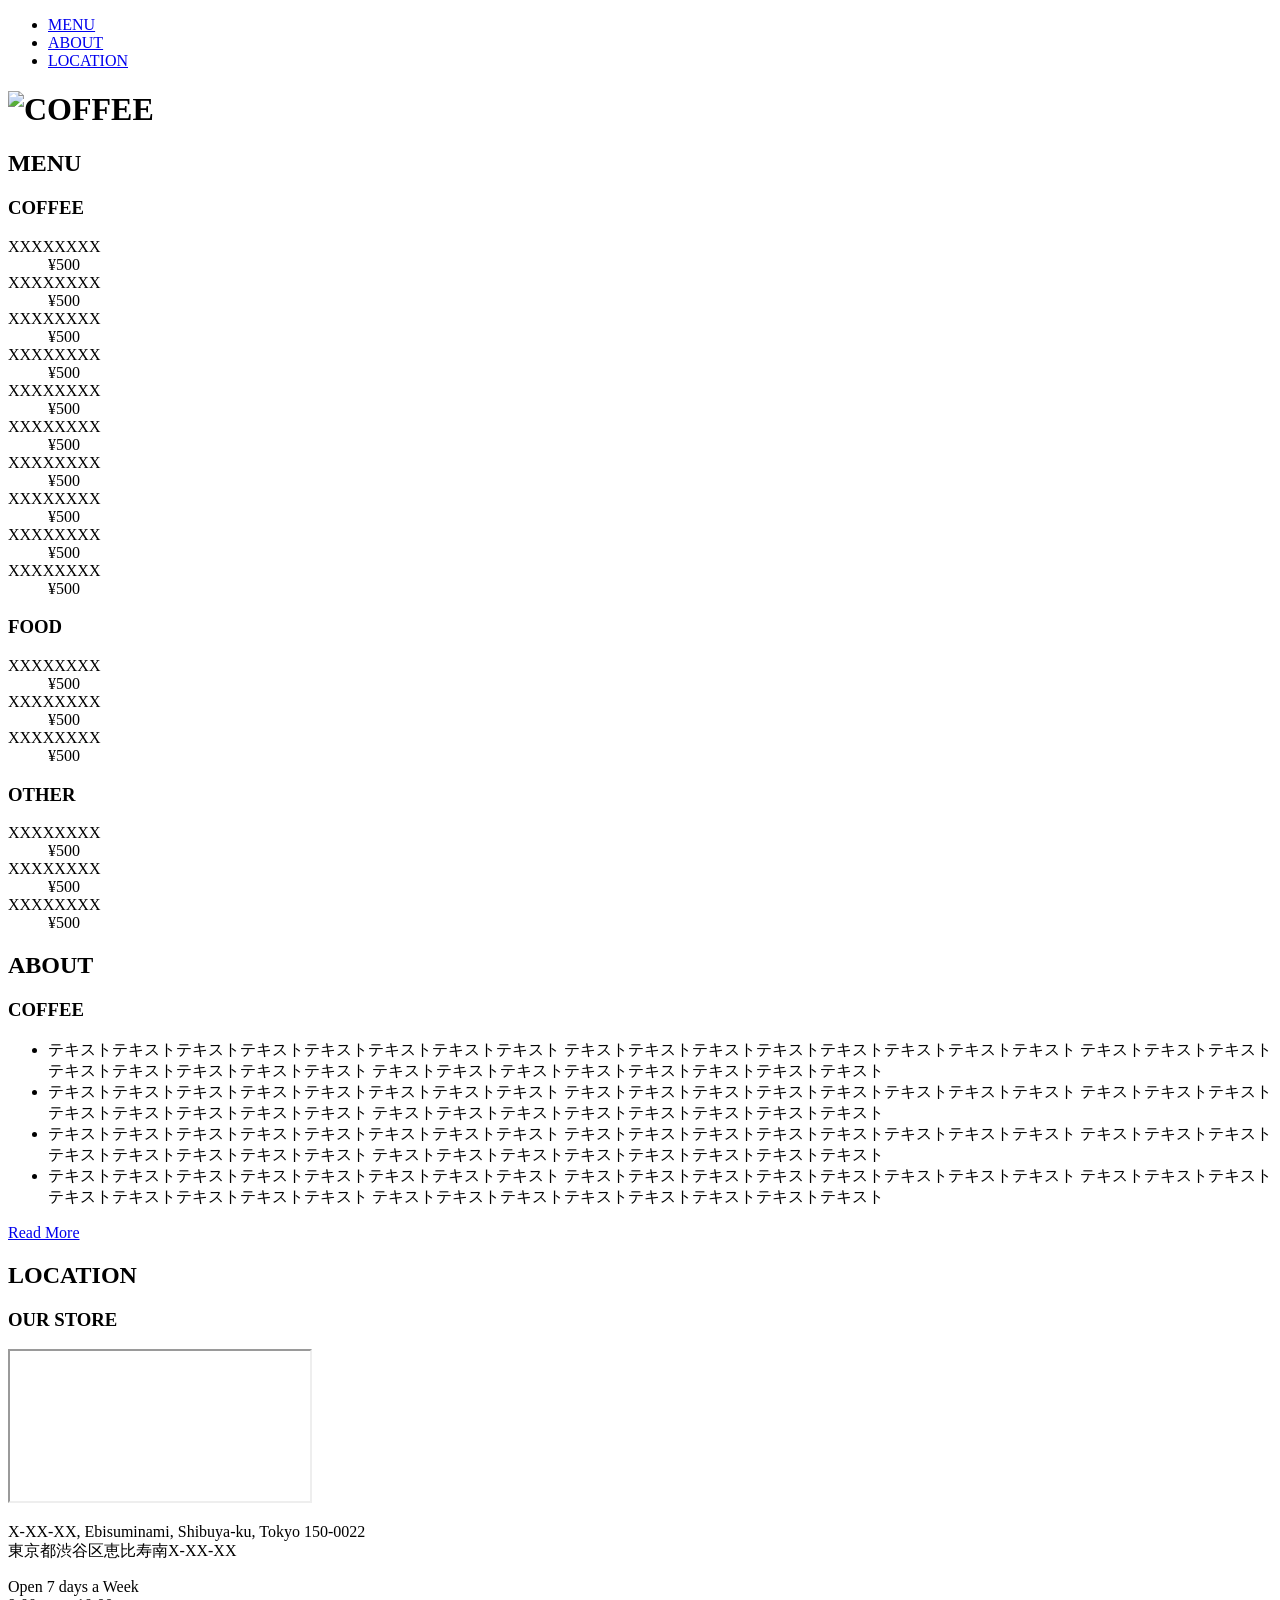
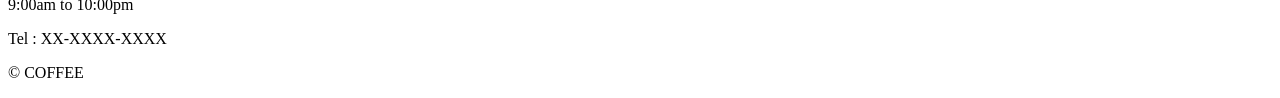
==== index.html @ 2b39426b "Add files via upload" ====
<!DOCTYPE html>
<html lang="ja">
  <head>
    <meta charset="utf-8">
    <title>COFFEE</title>
    <meta name="description" content="テキストテキストテキストテキストテキストテキストテキストテキス">
    <meta name="viewport" content="width=device-width, initial-scale=1">
    <link rel="icon" href="img/favicon.ico">
    <link rel="stylesheet" href="main.css">
    <link rel="stylesheet" href="style.css">
    <script src="https://ajax.googleapis.com/ajax/libs/jquery/3.5.1/jquery.min.js"></script>
    <script src="js/main.js"></script>
  </head>

  <body>
    <header id="header">
      <nav>
        <ul>
          <li><a href="#menu">MENU</a></li>
          <li><a href="#about">ABOUT</a></li>
          <li><a href="#location">LOCATION</a></li>
        </ul>
      </nav>
      <h1 class="site-title"><img src="img/logo.svg" alt="COFFEE"></h1>
    </header>

    <main>
      <section id="menu">
        <div class="menu-img fixed-bg">
          <h2 class="sec-title">MENU</h2>
        </div>

        <div class="menu-content wrapper">
          <div class="menu-item">
            <h3 class="item-title">COFFEE</h3>
            <dl>
              <dt>XXXXXXXX</dt>
              <dd>&yen;500</dd>
              <dt>XXXXXXXX</dt>
              <dd>&yen;500</dd>
              <dt>XXXXXXXX</dt>
              <dd>&yen;500</dd>
              <dt>XXXXXXXX</dt>
              <dd>&yen;500</dd>
              <dt>XXXXXXXX</dt>
              <dd>&yen;500</dd>
              <dt>XXXXXXXX</dt>
              <dd>&yen;500</dd>
              <dt>XXXXXXXX</dt>
              <dd>&yen;500</dd>
              <dt>XXXXXXXX</dt>
              <dd>&yen;500</dd>
              <dt>XXXXXXXX</dt>
              <dd>&yen;500</dd>
              <dt>XXXXXXXX</dt>
              <dd>&yen;500</dd>
            </dl>
          </div>
          <div class="menu-item">
            <h3 class="item-title">FOOD</h3>
            <dl class="food">
              <dt>XXXXXXXX</dt>
              <dd>&yen;500</dd>
              <dt>XXXXXXXX</dt>
              <dd>&yen;500</dd>
              <dt>XXXXXXXX</dt>
              <dd>&yen;500</dd>
            </dl>
            <h3 class="item-title">OTHER</h3>
            <dl>
              <dt>XXXXXXXX</dt>
              <dd>&yen;500</dd>
              <dt>XXXXXXXX</dt>
              <dd>&yen;500</dd>
              <dt>XXXXXXXX</dt>
              <dd>&yen;500</dd>
            </dl>
          </div>
        </div>
      </section>

      <section id="about">
        <div class="about-img fixed-bg">
          <h2 class="sec-title">ABOUT</h2>
        </div>

        <div class="about-content wrapper">
          <div class="about-item">
            <h3 class="item-title">COFFEE</h3>
            <ul>
              <li>
                テキストテキストテキストテキストテキストテキストテキストテキスト
                テキストテキストテキストテキストテキストテキストテキストテキスト
                テキストテキストテキストテキストテキストテキストテキストテキスト
                テキストテキストテキストテキストテキストテキストテキストテキスト
              </li>
              <li>
                テキストテキストテキストテキストテキストテキストテキストテキスト
                テキストテキストテキストテキストテキストテキストテキストテキスト
                テキストテキストテキストテキストテキストテキストテキストテキスト
                テキストテキストテキストテキストテキストテキストテキストテキスト
              </li>
              <li>
                テキストテキストテキストテキストテキストテキストテキストテキスト
                テキストテキストテキストテキストテキストテキストテキストテキスト
                テキストテキストテキストテキストテキストテキストテキストテキスト
                テキストテキストテキストテキストテキストテキストテキストテキスト
              </li>
              <li>
                テキストテキストテキストテキストテキストテキストテキストテキスト
                テキストテキストテキストテキストテキストテキストテキストテキスト
                テキストテキストテキストテキストテキストテキストテキストテキスト
                テキストテキストテキストテキストテキストテキストテキストテキスト
              </li>
            </ul>
            <a class="btn" href="#"><span>Read More</span></a>
          </div>
        </div>
      </section>

      <section id="location">
        <div class="location-img fixed-bg">
          <h2 class="sec-title">LOCATION</h2>
        </div>

        <div class="location-content wrapper">
          <div class="location-item">
            <h3 class="item-title">OUR STORE</h3>
            <div class="item-map">
              <iframe src="https://www.google.com/maps/embed?pb=!1m18!1m12!1m3!1d4585.299293219977!2d139.7062494041788!3d35.64507269733178!2m3!1f0!2f0!3f0!3m2!1i1024!2i768!4f13.1!3m3!1m2!1s0x60188b40ba660b1b%3A0x8858088b6942f55f!2z44CSMTUwLTAwMjIg5p2x5Lqs6YO95riL6LC35Yy65oG15q-U5a-_5Y2X!5e0!3m2!1sja!2sjp!4v1592748907506!5m2!1sja!2sjp"></iframe>
            </div>
            <div class="item-info">
              <p>
                X-XX-XX, Ebisuminami, Shibuya-ku, Tokyo 150-0022<br>
                東京都渋谷区恵比寿南X-XX-XX
              </p>
              <p>
                Open 7 days a Week<br>
                9:00am to 10:00pm
              </p>
              <p>Tel : XX-XXXX-XXXX</p>
            </div>
          </div>
        </div>
      </section>
    </main>

    <footer id="footer">
      <p>&copy; COFFEE</p>
    </footer>

  </body>
</html>
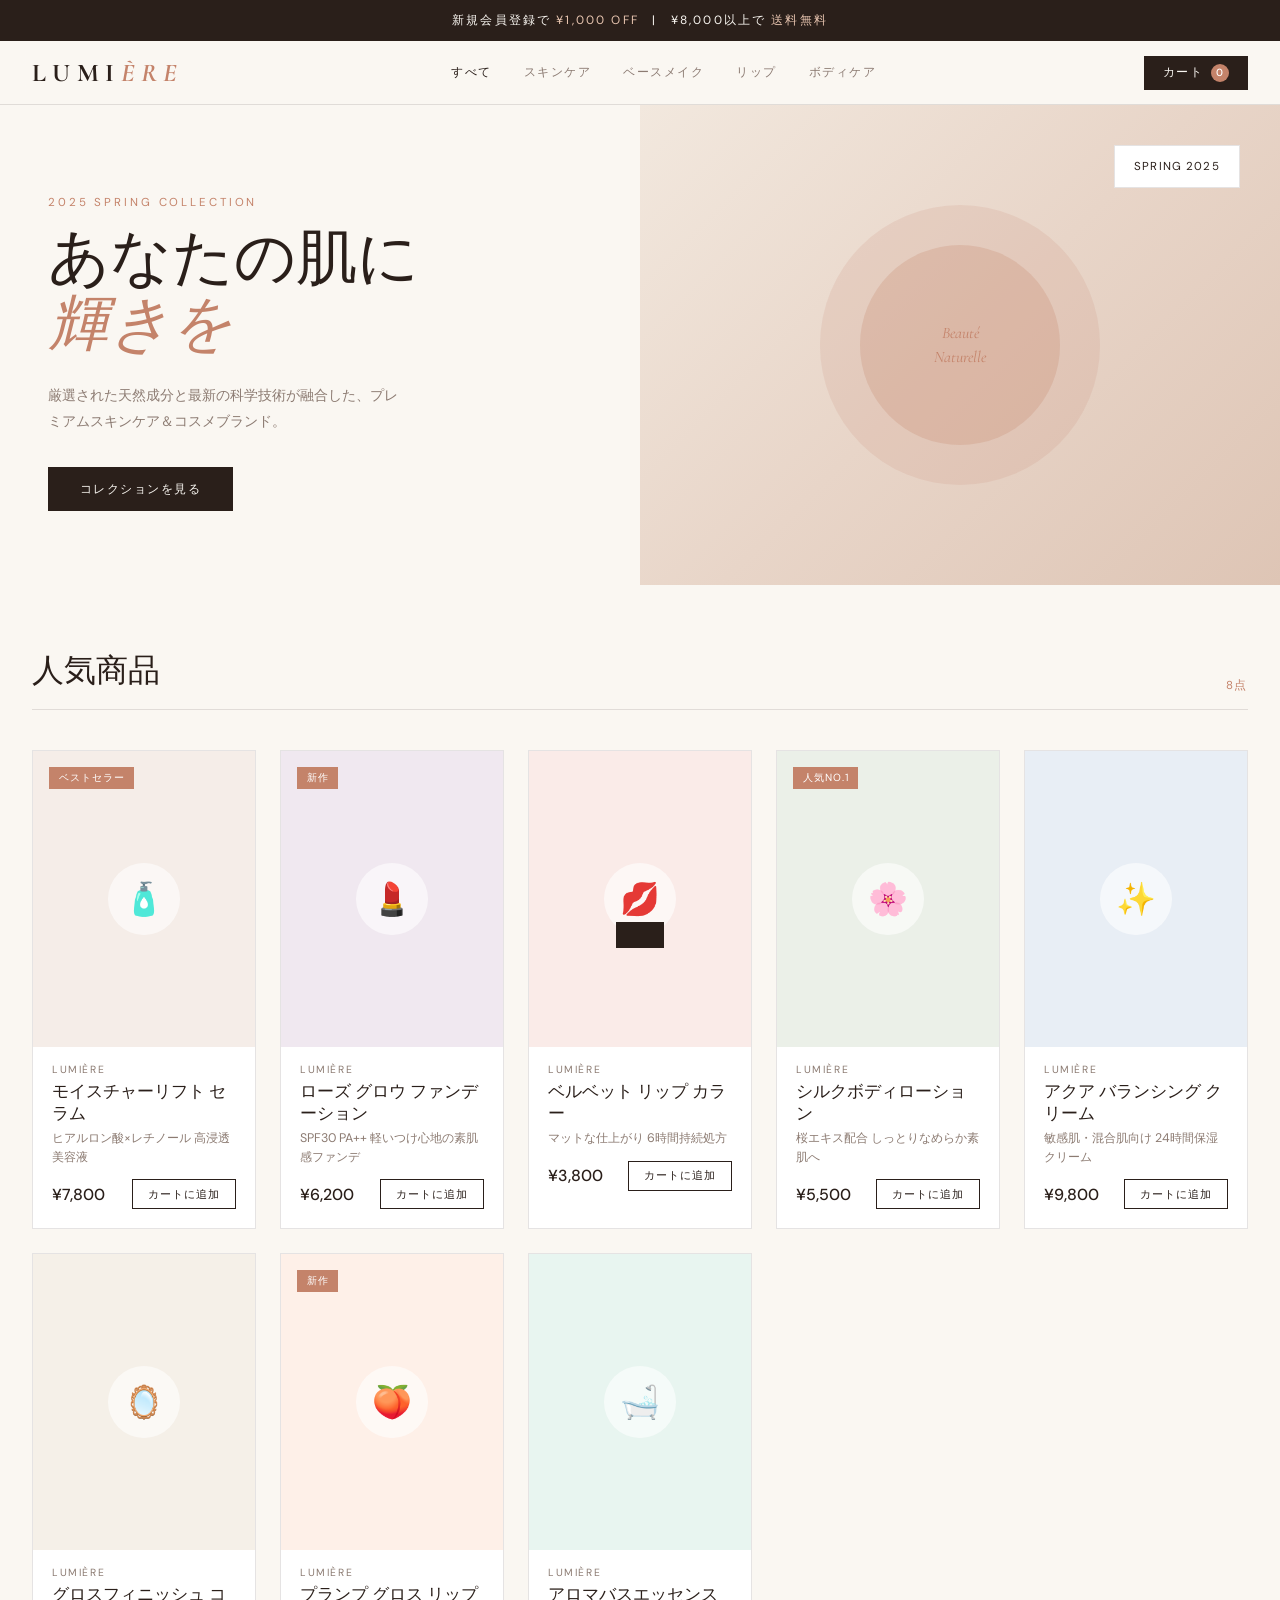
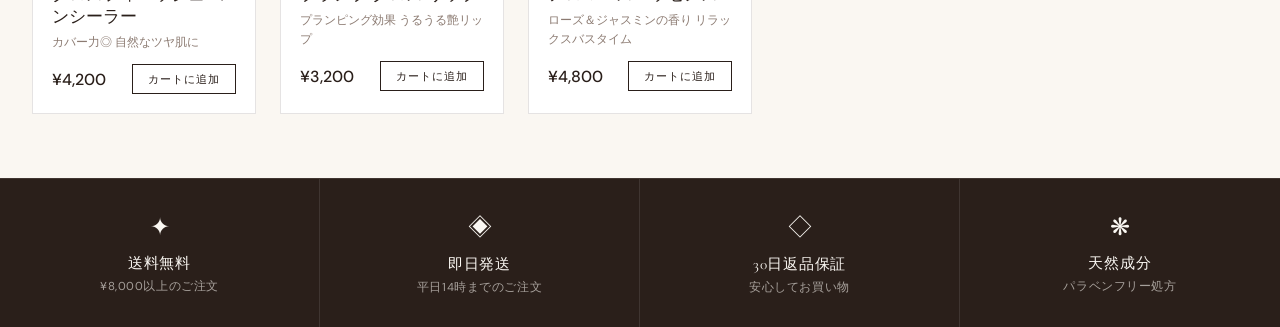
==== commit cd7bfdf3: "Add files via upload" ====
--- a/index.html
+++ b/index.html
@@ -1,154 +1,110 @@
-
-<!DOCTYPE html>
-<html lang="ja">
-  <head>
-    <meta charset="utf-8">
-    <title>COFFEE</title>
-    <meta name="description" content="テキストテキストテキストテキストテキストテキストテキストテキス">
-    <meta name="viewport" content="width=device-width, initial-scale=1">
-    <link rel="icon" href="img/favicon.ico">
-    <link rel="stylesheet" href="main.css">
-    <link rel="stylesheet" href="style.css">
-    <script src="https://ajax.googleapis.com/ajax/libs/jquery/3.5.1/jquery.min.js"></script>
-    <script src="js/main.js"></script>
-  </head>
-
-  <body>
-    <header id="header">
-      <nav>
-        <ul>
-          <li><a href="#menu">MENU</a></li>
-          <li><a href="#about">ABOUT</a></li>
-          <li><a href="#location">LOCATION</a></li>
-        </ul>
-      </nav>
-      <h1 class="site-title"><img src="img/logo.svg" alt="COFFEE"></h1>
-    </header>
-
-    <main>
-      <section id="menu">
-        <div class="menu-img fixed-bg">
-          <h2 class="sec-title">MENU</h2>
-        </div>
-
-        <div class="menu-content wrapper">
-          <div class="menu-item">
-            <h3 class="item-title">COFFEE</h3>
-            <dl>
-              <dt>XXXXXXXX</dt>
-              <dd>&yen;500</dd>
-              <dt>XXXXXXXX</dt>
-              <dd>&yen;500</dd>
-              <dt>XXXXXXXX</dt>
-              <dd>&yen;500</dd>
-              <dt>XXXXXXXX</dt>
-              <dd>&yen;500</dd>
-              <dt>XXXXXXXX</dt>
-              <dd>&yen;500</dd>
-              <dt>XXXXXXXX</dt>
-              <dd>&yen;500</dd>
-              <dt>XXXXXXXX</dt>
-              <dd>&yen;500</dd>
-              <dt>XXXXXXXX</dt>
-              <dd>&yen;500</dd>
-              <dt>XXXXXXXX</dt>
-              <dd>&yen;500</dd>
-              <dt>XXXXXXXX</dt>
-              <dd>&yen;500</dd>
-            </dl>
-          </div>
-          <div class="menu-item">
-            <h3 class="item-title">FOOD</h3>
-            <dl class="food">
-              <dt>XXXXXXXX</dt>
-              <dd>&yen;500</dd>
-              <dt>XXXXXXXX</dt>
-              <dd>&yen;500</dd>
-              <dt>XXXXXXXX</dt>
-              <dd>&yen;500</dd>
-            </dl>
-            <h3 class="item-title">OTHER</h3>
-            <dl>
-              <dt>XXXXXXXX</dt>
-              <dd>&yen;500</dd>
-              <dt>XXXXXXXX</dt>
-              <dd>&yen;500</dd>
-              <dt>XXXXXXXX</dt>
-              <dd>&yen;500</dd>
-            </dl>
-          </div>
-        </div>
-      </section>
-
-      <section id="about">
-        <div class="about-img fixed-bg">
-          <h2 class="sec-title">ABOUT</h2>
-        </div>
-
-        <div class="about-content wrapper">
-          <div class="about-item">
-            <h3 class="item-title">COFFEE</h3>
-            <ul>
-              <li>
-                テキストテキストテキストテキストテキストテキストテキストテキスト
-                テキストテキストテキストテキストテキストテキストテキストテキスト
-                テキストテキストテキストテキストテキストテキストテキストテキスト
-                テキストテキストテキストテキストテキストテキストテキストテキスト
-              </li>
-              <li>
-                テキストテキストテキストテキストテキストテキストテキストテキスト
-                テキストテキストテキストテキストテキストテキストテキストテキスト
-                テキストテキストテキストテキストテキストテキストテキストテキスト
-                テキストテキストテキストテキストテキストテキストテキストテキスト
-              </li>
-              <li>
-                テキストテキストテキストテキストテキストテキストテキストテキスト
-                テキストテキストテキストテキストテキストテキストテキストテキスト
-                テキストテキストテキストテキストテキストテキストテキストテキスト
-                テキストテキストテキストテキストテキストテキストテキストテキスト
-              </li>
-              <li>
-                テキストテキストテキストテキストテキストテキストテキストテキスト
-                テキストテキストテキストテキストテキストテキストテキストテキスト
-                テキストテキストテキストテキストテキストテキストテキストテキスト
-                テキストテキストテキストテキストテキストテキストテキストテキスト
-              </li>
-            </ul>
-            <a class="btn" href="#"><span>Read More</span></a>
-          </div>
-        </div>
-      </section>
-
-      <section id="location">
-        <div class="location-img fixed-bg">
-          <h2 class="sec-title">LOCATION</h2>
-        </div>
-
-        <div class="location-content wrapper">
-          <div class="location-item">
-            <h3 class="item-title">OUR STORE</h3>
-            <div class="item-map">
-              <iframe src="https://www.google.com/maps/embed?pb=!1m18!1m12!1m3!1d4585.299293219977!2d139.7062494041788!3d35.64507269733178!2m3!1f0!2f0!3f0!3m2!1i1024!2i768!4f13.1!3m3!1m2!1s0x60188b40ba660b1b%3A0x8858088b6942f55f!2z44CSMTUwLTAwMjIg5p2x5Lqs6YO95riL6LC35Yy65oG15q-U5a-_5Y2X!5e0!3m2!1sja!2sjp!4v1592748907506!5m2!1sja!2sjp"></iframe>
-            </div>
-            <div class="item-info">
-              <p>
-                X-XX-XX, Ebisuminami, Shibuya-ku, Tokyo 150-0022<br>
-                東京都渋谷区恵比寿南X-XX-XX
-              </p>
-              <p>
-                Open 7 days a Week<br>
-                9:00am to 10:00pm
-              </p>
-              <p>Tel : XX-XXXX-XXXX</p>
-            </div>
-          </div>
-        </div>
-      </section>
-    </main>
-
-    <footer id="footer">
-      <p>&copy; COFFEE</p>
-    </footer>
-
-  </body>
-</html>+<!DOCTYPE html>
+<html lang="ja">
+<head>
+<meta charset="UTF-8">
+<meta name="viewport" content="width=device-width, initial-scale=1.0">
+<title>LUMIÈRE — 化粧品</title>
+<link href="https://fonts.googleapis.com/css2?family=Cormorant+Garamond:ital,wght@0,300;0,400;1,300;1,400&family=DM+Sans:wght@300;400;500&display=swap" rel="stylesheet">
+<link rel="stylesheet" href="style.css">
+<script src="main.js"></script>
+</head>
+<body>
+
+<!-- BANNER -->
+<div class="banner">
+  新規会員登録で <span>¥1,000 OFF</span> &ensp;|&ensp; ¥8,000以上で <span>送料無料</span>
+</div>
+
+<!-- HEADER -->
+<header>
+  <div class="logo">Lumi<span>ère</span></div>
+  <nav>
+    <a class="active" onclick="filterProducts('all')">すべて</a>
+    <a onclick="filterProducts('skin')">スキンケア</a>
+    <a onclick="filterProducts('base')">ベースメイク</a>
+    <a onclick="filterProducts('lips')">リップ</a>
+    <a onclick="filterProducts('body')">ボディケア</a>
+  </nav>
+  <div class="header-right">
+    <button class="cart-btn" onclick="openCart()">
+      カート
+      <span class="cart-count" id="cartCount">0</span>
+    </button>
+  </div>
+</header>
+
+<!-- HERO -->
+<div class="hero">
+  <div class="hero-text">
+    <p class="hero-eyebrow">2025 Spring Collection</p>
+    <h1 class="hero-title">あなたの肌に<br><em>輝きを</em></h1>
+    <p class="hero-desc">厳選された天然成分と最新の科学技術が融合した、プレミアムスキンケア＆コスメブランド。</p>
+    <button class="btn-primary" onclick="filterProducts('all'); document.querySelector('.section').scrollIntoView({behavior:'smooth'})">コレクションを見る</button>
+  </div>
+  <div class="hero-visual">
+    <div class="hero-circle">
+      <div class="hero-inner">Beauté<br>Naturelle</div>
+    </div>
+    <div class="hero-tag">Spring 2025</div>
+  </div>
+</div>
+
+<!-- PRODUCTS -->
+<div class="section">
+  <div class="section-header">
+    <h2 class="section-title" id="sectionTitle">人気商品</h2>
+    <span class="section-link" id="productCount"></span>
+  </div>
+  <div class="products-grid" id="productsGrid"></div>
+</div>
+
+<!-- FEATURES -->
+<div class="features">
+  <div class="feature">
+    <div class="feature-icon">✦</div>
+    <div class="feature-title">送料無料</div>
+    <div class="feature-desc">¥8,000以上のご注文</div>
+  </div>
+  <div class="feature">
+    <div class="feature-icon">◈</div>
+    <div class="feature-title">即日発送</div>
+    <div class="feature-desc">平日14時までのご注文</div>
+  </div>
+  <div class="feature">
+    <div class="feature-icon">◇</div>
+    <div class="feature-title">30日返品保証</div>
+    <div class="feature-desc">安心してお買い物</div>
+  </div>
+  <div class="feature">
+    <div class="feature-icon">❋</div>
+    <div class="feature-title">天然成分</div>
+    <div class="feature-desc">パラベンフリー処方</div>
+  </div>
+</div>
+
+<!-- CART SIDEBAR -->
+<div class="cart-overlay" id="cartOverlay" onclick="closeCart()"></div>
+<div class="cart-sidebar" id="cartSidebar">
+  <div class="cart-header">
+    <h2>カート</h2>
+    <button class="close-btn" onclick="closeCart()">×</button>
+  </div>
+  <div class="cart-items" id="cartItems"></div>
+  <div class="cart-footer" id="cartFooter"></div>
+</div>
+
+<!-- TOAST -->
+<div class="toast" id="toast"></div>
+
+<!-- SUCCESS MODAL -->
+<div class="modal-wrap" id="modalWrap">
+  <div class="modal">
+    <div class="modal-icon">✦</div>
+    <h2 class="modal-title">ご注文ありがとうございます</h2>
+    <p class="modal-sub">ご注文を承りました。<br>確認メールをお送りします。<br>通常2〜4営業日でお届けいたします。</p>
+    <button class="modal-close" onclick="closeModal()">ショッピングを続ける</button>
+  </div>
+</div>
+
+</body>
+</html>
--- a/style.css
+++ b/style.css
@@ -0,0 +1,352 @@
+@charset "UTF-8";
+
+
+  *, *::before, *::after { box-sizing: border-box; margin: 0; padding: 0; }
+  :root {
+    --cream: #FAF7F2;
+    --blush: #E8C5B0;
+    --rose: #C4836A;
+    --deep: #2A1F1A;
+    --muted: #8C7B72;
+    --white: #FFFFFF;
+    --border: rgba(42,31,26,0.12);
+    --gold: #B8976E;
+  }
+  body {
+    font-family: 'DM Sans', sans-serif;
+    background: var(--cream);
+    color: var(--deep);
+    min-height: 100vh;
+  }
+
+  /* HEADER */
+  header {
+    position: sticky; top: 0; z-index: 100;
+    background: rgba(250,247,242,0.92);
+    backdrop-filter: blur(12px);
+    border-bottom: 1px solid var(--border);
+    padding: 0 2rem;
+    display: flex; align-items: center; justify-content: space-between;
+    height: 64px;
+  }
+  .logo {
+    font-family: 'Cormorant Garamond', serif;
+    font-size: 1.6rem; font-weight: 700; letter-spacing: 0.25em;
+    color: var(--deep);
+    text-transform: uppercase;
+  }
+  .logo span { color: var(--rose); font-style: italic; }
+  nav { display: flex; gap: 2rem; }
+  nav a {
+    font-size: 0.78rem; letter-spacing: 0.12em; text-transform: uppercase;
+    color: var(--muted); text-decoration: none; cursor: pointer;
+    transition: color 0.2s;
+  }
+  nav a:hover, nav a.active { color: var(--deep); }
+  .header-right { display: flex; align-items: center; gap: 1.2rem; }
+  .cart-btn {
+    background: var(--deep); color: var(--cream);
+    border: none; cursor: pointer;
+    padding: 0.5rem 1.2rem;
+    font-family: 'DM Sans', sans-serif;
+    font-size: 0.78rem; letter-spacing: 0.1em; text-transform: uppercase;
+    display: flex; align-items: center; gap: 0.5rem;
+    transition: background 0.2s;
+  }
+  .cart-btn:hover { background: var(--rose); }
+  .cart-count {
+    background: var(--rose); color: white;
+    border-radius: 50%; width: 18px; height: 18px;
+    font-size: 0.65rem; display: flex; align-items: center; justify-content: center;
+    font-weight: 500;
+  }
+
+  /* HERO */
+  .hero {
+    display: grid; grid-template-columns: 1fr 1fr;
+    min-height: 480px; overflow: hidden;
+  }
+  .hero-text {
+    padding: 4rem 3rem 3rem;
+    display: flex; flex-direction: column; justify-content: center;
+  }
+  .hero-eyebrow {
+    font-size: 0.72rem; letter-spacing: 0.25em; text-transform: uppercase;
+    color: var(--rose); margin-bottom: 1rem;
+  }
+  .hero-title {
+    font-family: 'Cormorant Garamond', serif;
+    font-size: 3.8rem; font-weight: 300; line-height: 1.1;
+    color: var(--deep); margin-bottom: 1.5rem;
+  }
+  .hero-title em { font-style: italic; color: var(--rose); }
+  .hero-desc {
+    font-size: 0.9rem; line-height: 1.8; color: var(--muted);
+    max-width: 360px; margin-bottom: 2rem;
+  }
+  .btn-primary {
+    display: inline-block;
+    background: var(--deep); color: var(--cream);
+    padding: 0.85rem 2rem;
+    font-family: 'DM Sans', sans-serif;
+    font-size: 0.78rem; letter-spacing: 0.12em; text-transform: uppercase;
+    border: none; cursor: pointer;
+    transition: background 0.2s, transform 0.15s;
+    width: fit-content;
+  }
+  .btn-primary:hover { background: var(--rose); transform: translateY(-1px); }
+  .hero-visual {
+    background: linear-gradient(135deg, #F2E8DE 0%, #E8D5C8 50%, #DEC5B5 100%);
+    position: relative; overflow: hidden;
+    display: flex; align-items: center; justify-content: center;
+  }
+  .hero-circle {
+    width: 280px; height: 280px; border-radius: 50%;
+    background: rgba(196,131,106,0.15);
+    display: flex; align-items: center; justify-content: center;
+    position: relative;
+  }
+  .hero-inner {
+    width: 200px; height: 200px; border-radius: 50%;
+    background: rgba(196,131,106,0.25);
+    display: flex; align-items: center; justify-content: center;
+    font-family: 'Cormorant Garamond', serif;
+    font-size: 1rem; font-style: italic; color: var(--rose);
+    text-align: center; line-height: 1.5;
+  }
+  .hero-tag {
+    position: absolute; top: 2.5rem; right: 2.5rem;
+    background: var(--white); padding: 0.8rem 1.2rem;
+    border: 1px solid var(--border);
+    font-size: 0.72rem; letter-spacing: 0.1em; text-transform: uppercase;
+    color: var(--deep);
+  }
+
+  /* BANNER */
+  .banner {
+    background: var(--deep); color: var(--cream);
+    text-align: center; padding: 0.75rem;
+    font-size: 0.75rem; letter-spacing: 0.18em; text-transform: uppercase;
+  }
+  .banner span { color: var(--blush); }
+
+  /* SECTION */
+  .section { padding: 4rem 2rem; }
+  .section-header {
+    display: flex; align-items: flex-end; justify-content: space-between;
+    margin-bottom: 2.5rem;
+    border-bottom: 1px solid var(--border); padding-bottom: 1rem;
+  }
+  .section-title {
+    font-family: 'Cormorant Garamond', serif;
+    font-size: 2rem; font-weight: 300;
+  }
+  .section-link {
+    font-size: 0.72rem; letter-spacing: 0.15em; text-transform: uppercase;
+    color: var(--rose); text-decoration: none; cursor: pointer;
+  }
+
+  /* PRODUCTS GRID */
+  .products-grid {
+    display: grid; grid-template-columns: repeat(auto-fill, minmax(220px, 1fr));
+    gap: 1.5rem;
+  }
+  .product-card {
+    background: var(--white); cursor: pointer;
+    transition: transform 0.2s, box-shadow 0.2s;
+    border: 1px solid var(--border);
+  }
+  .product-card:hover { transform: translateY(-4px); box-shadow: 0 8px 24px rgba(42,31,26,0.08); }
+  .product-img {
+    aspect-ratio: 3/4; overflow: hidden; position: relative;
+    display: flex; align-items: center; justify-content: center;
+  }
+  .product-placeholder {
+    width: 100%; height: 100%;
+    display: flex; flex-direction: column;
+    align-items: center; justify-content: center; gap: 0.5rem;
+  }
+  .product-icon {
+    width: 72px; height: 72px; border-radius: 50%;
+    display: flex; align-items: center; justify-content: center;
+    font-size: 2rem;
+  }
+  .product-badge {
+    position: absolute; top: 1rem; left: 1rem;
+    background: var(--rose); color: white;
+    font-size: 0.65rem; letter-spacing: 0.1em; text-transform: uppercase;
+    padding: 0.25rem 0.6rem;
+  }
+  .product-info { padding: 1rem 1.2rem 1.2rem; }
+  .product-brand {
+    font-size: 0.65rem; letter-spacing: 0.15em; text-transform: uppercase;
+    color: var(--muted); margin-bottom: 0.3rem;
+  }
+  .product-name {
+    font-family: 'Cormorant Garamond', serif;
+    font-size: 1.05rem; font-weight: 400; margin-bottom: 0.3rem; line-height: 1.3;
+  }
+  .product-desc { font-size: 0.78rem; color: var(--muted); margin-bottom: 0.8rem; line-height: 1.5; }
+  .product-footer { display: flex; align-items: center; justify-content: space-between; }
+  .product-price { font-size: 1rem; font-weight: 500; color: var(--deep); }
+  .add-btn {
+    background: transparent; border: 1px solid var(--deep);
+    color: var(--deep); padding: 0.4rem 0.9rem;
+    font-family: 'DM Sans', sans-serif;
+    font-size: 0.7rem; letter-spacing: 0.1em; text-transform: uppercase;
+    cursor: pointer; transition: all 0.15s;
+  }
+  .add-btn:hover { background: var(--deep); color: var(--cream); }
+
+  /* CART SIDEBAR */
+  .cart-overlay {
+    position: fixed; inset: 0; background: rgba(42,31,26,0.4);
+    z-index: 200; opacity: 0; pointer-events: none; transition: opacity 0.25s;
+  }
+  .cart-overlay.open { opacity: 1; pointer-events: all; }
+  .cart-sidebar {
+    position: fixed; top: 0; right: 0; bottom: 0; width: 380px;
+    background: var(--cream); z-index: 201;
+    transform: translateX(100%); transition: transform 0.3s ease;
+    display: flex; flex-direction: column;
+    border-left: 1px solid var(--border);
+  }
+  .cart-sidebar.open { transform: translateX(0); }
+  .cart-header {
+    padding: 1.5rem; border-bottom: 1px solid var(--border);
+    display: flex; align-items: center; justify-content: space-between;
+  }
+  .cart-header h2 {
+    font-family: 'Cormorant Garamond', serif;
+    font-size: 1.4rem; font-weight: 300;
+  }
+  .close-btn {
+    background: none; border: none; cursor: pointer;
+    font-size: 1.4rem; color: var(--muted); line-height: 1;
+  }
+  .cart-items { flex: 1; overflow-y: auto; padding: 1rem 1.5rem; }
+  .cart-item {
+    display: flex; gap: 1rem; padding: 1rem 0;
+    border-bottom: 1px solid var(--border);
+  }
+  .cart-item-img {
+    width: 60px; height: 80px; flex-shrink: 0;
+    display: flex; align-items: center; justify-content: center;
+    font-size: 1.8rem;
+    border: 1px solid var(--border);
+    background: var(--white);
+  }
+  .cart-item-info { flex: 1; }
+  .cart-item-name {
+    font-family: 'Cormorant Garamond', serif; font-size: 0.95rem; margin-bottom: 0.2rem;
+  }
+  .cart-item-brand { font-size: 0.7rem; color: var(--muted); margin-bottom: 0.5rem; letter-spacing: 0.1em; text-transform: uppercase; }
+  .cart-item-controls { display: flex; align-items: center; justify-content: space-between; }
+  .qty-controls { display: flex; align-items: center; gap: 0.6rem; }
+  .qty-btn {
+    width: 24px; height: 24px; border: 1px solid var(--border);
+    background: none; cursor: pointer; font-size: 0.9rem;
+    display: flex; align-items: center; justify-content: center;
+    transition: all 0.15s;
+  }
+  .qty-btn:hover { background: var(--deep); color: var(--cream); border-color: var(--deep); }
+  .qty-num { font-size: 0.85rem; min-width: 20px; text-align: center; }
+  .cart-item-price { font-size: 0.9rem; font-weight: 500; }
+  .remove-btn {
+    background: none; border: none; cursor: pointer;
+    font-size: 0.7rem; color: var(--muted); letter-spacing: 0.08em; text-transform: uppercase;
+    padding: 0; margin-top: 0.3rem; display: block;
+    transition: color 0.15s;
+  }
+  .remove-btn:hover { color: var(--rose); }
+  .cart-footer { padding: 1.5rem; border-top: 1px solid var(--border); }
+  .cart-summary { margin-bottom: 1rem; }
+  .summary-row {
+    display: flex; justify-content: space-between;
+    font-size: 0.82rem; color: var(--muted); margin-bottom: 0.4rem;
+  }
+  .summary-row.total {
+    font-size: 1rem; color: var(--deep); font-weight: 500;
+    border-top: 1px solid var(--border); padding-top: 0.75rem; margin-top: 0.5rem;
+  }
+  .checkout-btn {
+    width: 100%; background: var(--deep); color: var(--cream);
+    border: none; cursor: pointer;
+    padding: 1rem; font-family: 'DM Sans', sans-serif;
+    font-size: 0.82rem; letter-spacing: 0.15em; text-transform: uppercase;
+    transition: background 0.2s;
+  }
+  .checkout-btn:hover { background: var(--rose); }
+  .ship-note {
+    text-align: center; font-size: 0.7rem; color: var(--muted);
+    letter-spacing: 0.08em; text-transform: uppercase; margin-top: 0.8rem;
+  }
+  .empty-cart {
+    text-align: center; padding: 3rem 1rem;
+    font-family: 'Cormorant Garamond', serif;
+    font-size: 1.1rem; color: var(--muted); font-style: italic;
+  }
+
+  /* TOAST */
+  .toast {
+    position: fixed; bottom: 2rem; left: 50%; transform: translateX(-50%) translateY(80px);
+    background: var(--deep); color: var(--cream);
+    padding: 0.8rem 1.5rem; font-size: 0.8rem; letter-spacing: 0.1em; text-transform: uppercase;
+    z-index: 300; transition: transform 0.3s ease;
+    white-space: nowrap;
+  }
+  .toast.show { transform: translateX(-50%) translateY(0); }
+
+  /* FEATURES */
+  .features {
+    background: var(--deep); color: var(--cream);
+    display: grid; grid-template-columns: repeat(4, 1fr);
+    gap: 0; border-top: 1px solid rgba(255,255,255,0.1);
+  }
+  .feature {
+    padding: 2rem 1.5rem; text-align: center;
+    border-right: 1px solid rgba(255,255,255,0.1);
+  }
+  .feature:last-child { border-right: none; }
+  .feature-icon { font-size: 1.5rem; margin-bottom: 0.7rem; }
+  .feature-title {
+    font-family: 'Cormorant Garamond', serif;
+    font-size: 0.95rem; margin-bottom: 0.3rem; letter-spacing: 0.05em;
+  }
+  .feature-desc { font-size: 0.72rem; color: rgba(250,247,242,0.6); letter-spacing: 0.05em; }
+
+  /* SUCCESS MODAL */
+  .modal-wrap {
+    position: fixed; inset: 0; background: rgba(42,31,26,0.5);
+    z-index: 400; display: flex; align-items: center; justify-content: center;
+    opacity: 0; pointer-events: none; transition: opacity 0.25s;
+  }
+  .modal-wrap.open { opacity: 1; pointer-events: all; }
+  .modal {
+    background: var(--cream); padding: 3rem 2.5rem; max-width: 400px; width: 90%;
+    text-align: center; border: 1px solid var(--border);
+    transform: scale(0.95); transition: transform 0.25s;
+  }
+  .modal-wrap.open .modal { transform: scale(1); }
+  .modal-icon { font-size: 2.5rem; margin-bottom: 1rem; }
+  .modal-title {
+    font-family: 'Cormorant Garamond', serif;
+    font-size: 1.8rem; font-weight: 300; margin-bottom: 0.5rem;
+  }
+  .modal-sub { font-size: 0.82rem; color: var(--muted); line-height: 1.7; margin-bottom: 2rem; }
+  .modal-close {
+    background: var(--deep); color: var(--cream); border: none; cursor: pointer;
+    padding: 0.8rem 2rem; font-family: 'DM Sans', sans-serif;
+    font-size: 0.75rem; letter-spacing: 0.15em; text-transform: uppercase;
+    transition: background 0.2s;
+  }
+  .modal-close:hover { background: var(--rose); }
+
+  @media (max-width: 768px) {
+    .hero { grid-template-columns: 1fr; }
+    .hero-visual { height: 240px; }
+    .hero-title { font-size: 2.8rem; }
+    nav { display: none; }
+    .features { grid-template-columns: 1fr 1fr; }
+    .cart-sidebar { width: 100%; }
+  }
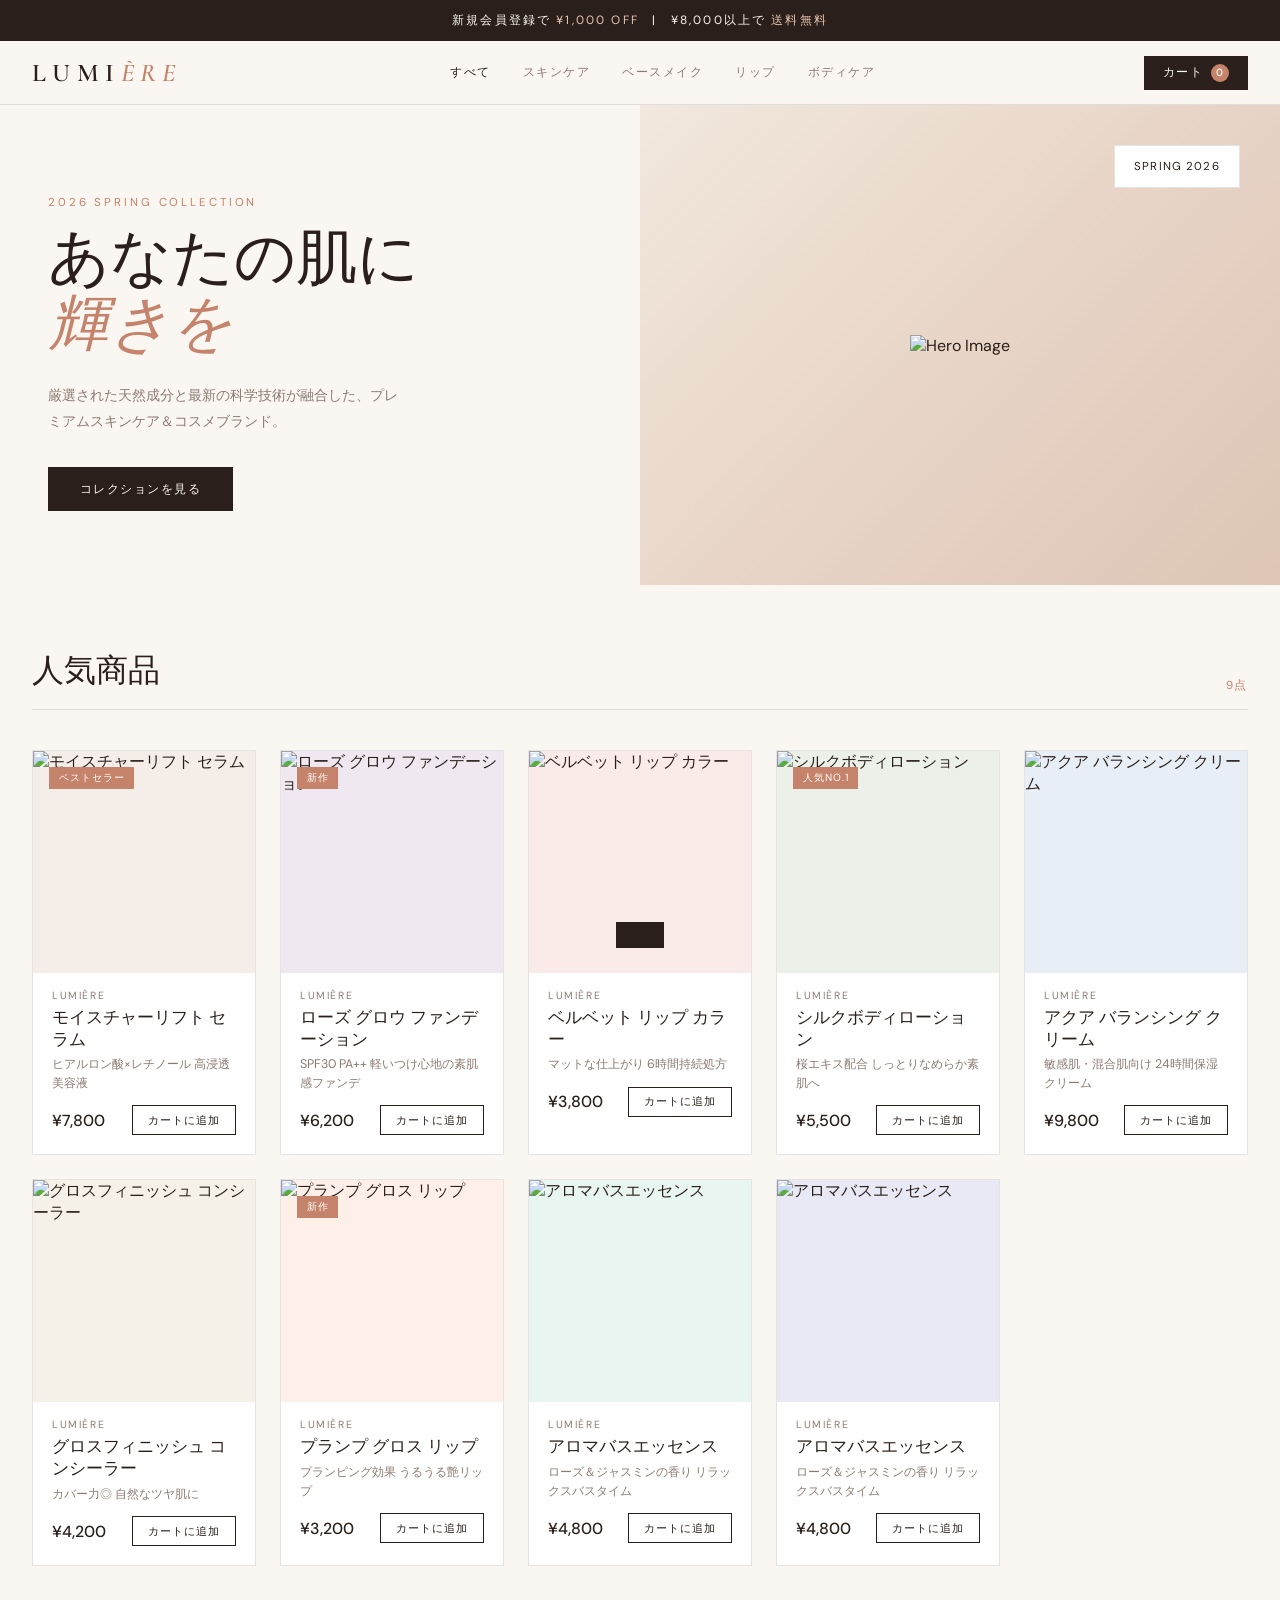
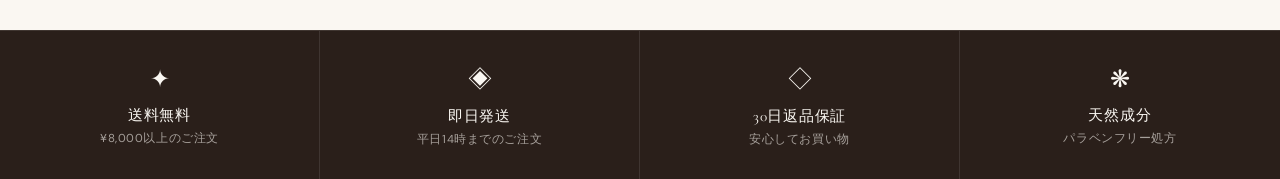
==== commit 9de40d0e: "Add files via upload" ====
--- a/index.html
+++ b/index.html
@@ -36,16 +36,14 @@
 <!-- HERO -->
 <div class="hero">
   <div class="hero-text">
-    <p class="hero-eyebrow">2025 Spring Collection</p>
+    <p class="hero-eyebrow">2026 Spring Collection</p>
     <h1 class="hero-title">あなたの肌に<br><em>輝きを</em></h1>
     <p class="hero-desc">厳選された天然成分と最新の科学技術が融合した、プレミアムスキンケア＆コスメブランド。</p>
     <button class="btn-primary" onclick="filterProducts('all'); document.querySelector('.section').scrollIntoView({behavior:'smooth'})">コレクションを見る</button>
   </div>
   <div class="hero-visual">
-    <div class="hero-circle">
-      <div class="hero-inner">Beauté<br>Naturelle</div>
-    </div>
-    <div class="hero-tag">Spring 2025</div>
+    <img src="https://be-story.jp/wp-content/uploads/2024/07/bm_thumb.jpg" alt="Hero Image" class="hero-image">
+    <div class="hero-tag">Spring 2026</div>
   </div>
 </div>
 
--- a/style.css
+++ b/style.css
@@ -31,7 +31,7 @@
   }
   .logo {
     font-family: 'Cormorant Garamond', serif;
-    font-size: 1.6rem; font-weight: 700; letter-spacing: 0.25em;
+    font-size: 1.6rem; font-weight: 600; letter-spacing: 0.25em;
     color: var(--deep);
     text-transform: uppercase;
   }
@@ -148,7 +148,7 @@
 
   /* PRODUCTS GRID */
   .products-grid {
-    display: grid; grid-template-columns: repeat(auto-fill, minmax(220px, 1fr));
+    display: grid; grid-template-columns: repeat(auto-fill, minmax(200px, 1fr));
     gap: 1.5rem;
   }
   .product-card {
@@ -158,13 +158,14 @@
   }
   .product-card:hover { transform: translateY(-4px); box-shadow: 0 8px 24px rgba(42,31,26,0.08); }
   .product-img {
-    aspect-ratio: 3/4; overflow: hidden; position: relative;
+    aspect-ratio: 1/1; overflow: hidden; position: relative;
     display: flex; align-items: center; justify-content: center;
   }
   .product-placeholder {
     width: 100%; height: 100%;
     display: flex; flex-direction: column;
     align-items: center; justify-content: center; gap: 0.5rem;
+    aspect-ratio: 1;
   }
   .product-icon {
     width: 72px; height: 72px; border-radius: 50%;
@@ -230,7 +231,7 @@
     border-bottom: 1px solid var(--border);
   }
   .cart-item-img {
-    width: 60px; height: 80px; flex-shrink: 0;
+    width: 60px; height: 60px; flex-shrink: 0;
     display: flex; align-items: center; justify-content: center;
     font-size: 1.8rem;
     border: 1px solid var(--border);
